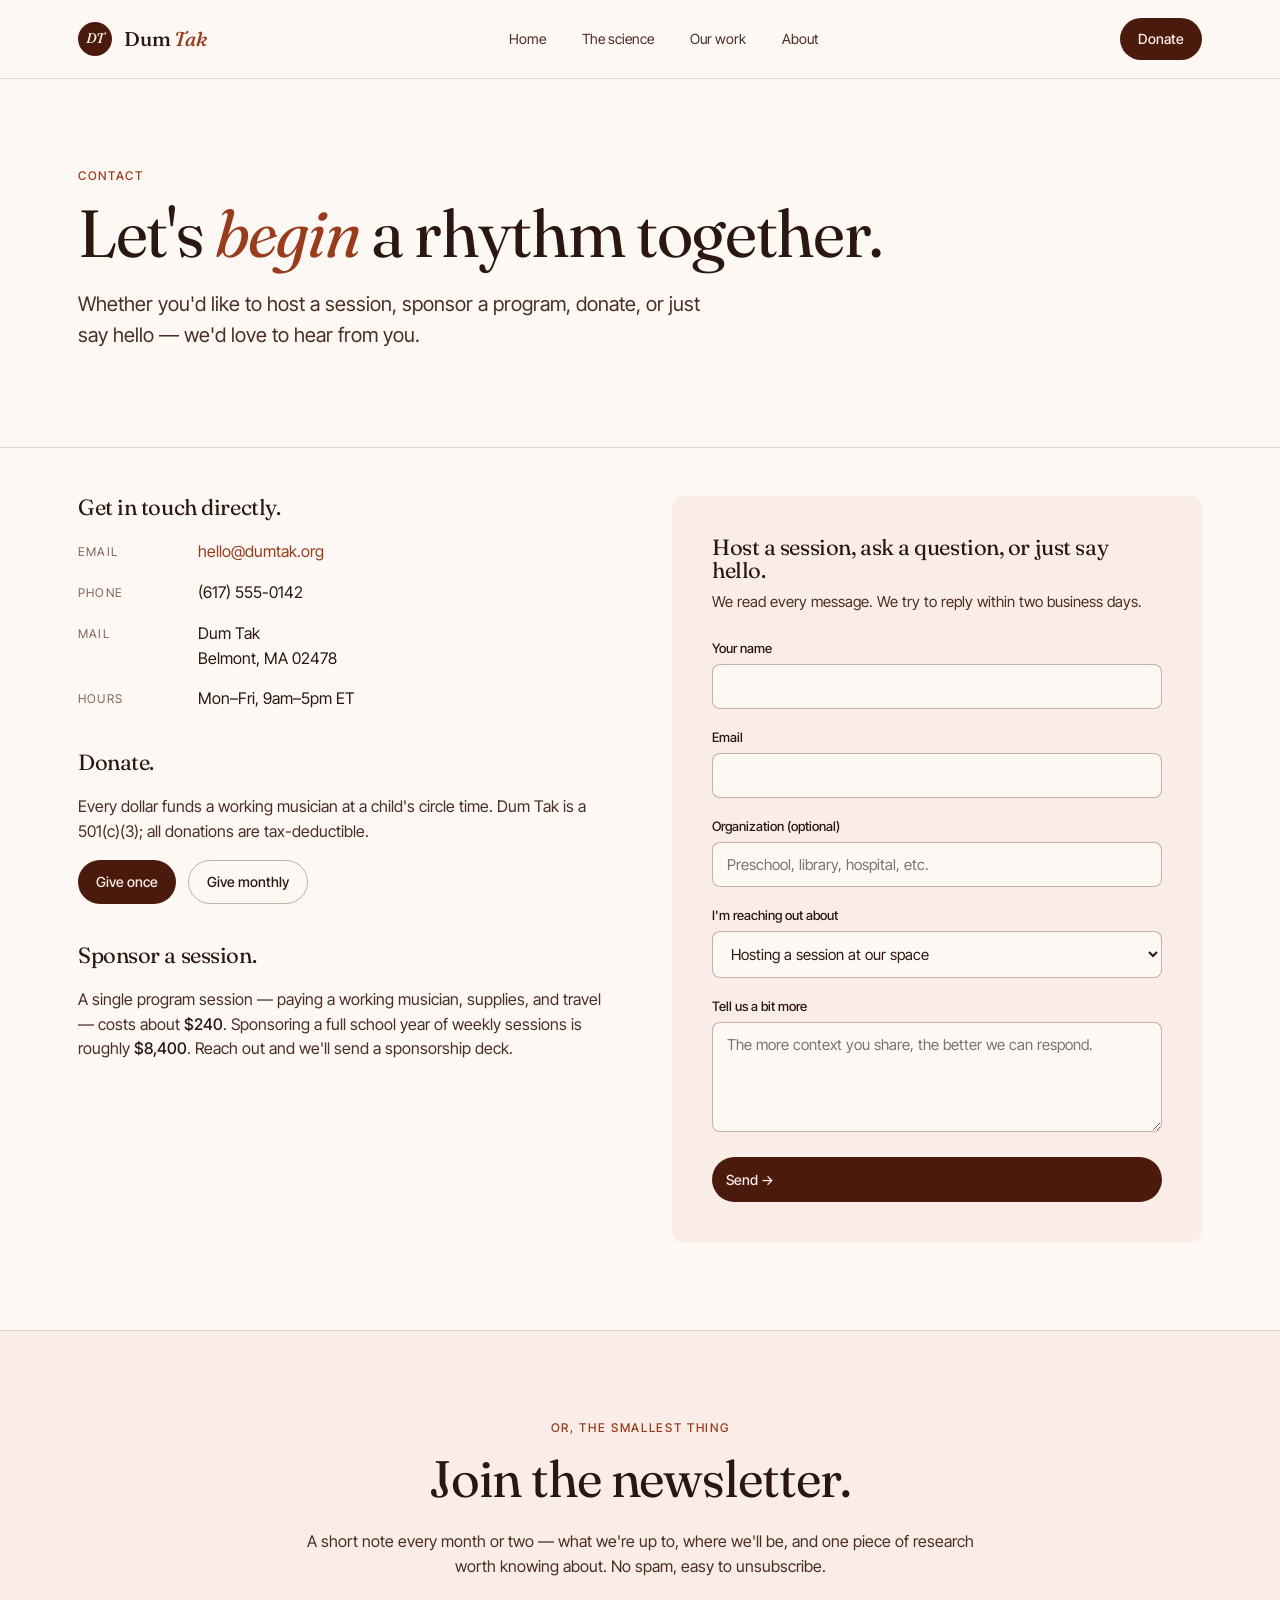
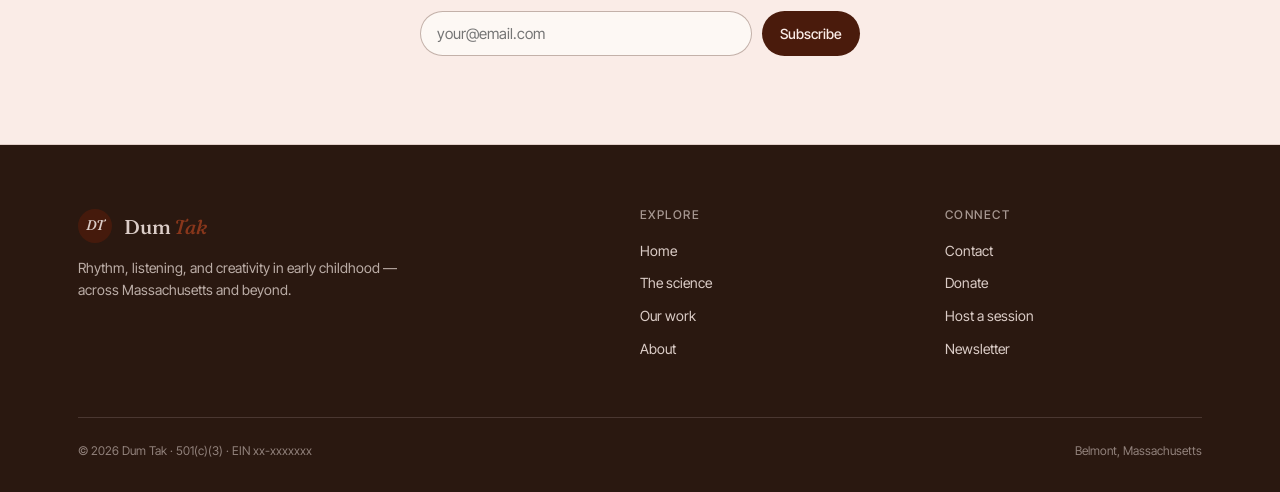
==== contact.html @ 3ae91a36 "Add files via upload" ====
<!DOCTYPE html>
<html lang="en">
<head>
  <meta charset="UTF-8" />
  <meta name="viewport" content="width=device-width, initial-scale=1.0" />
  <title>Contact &amp; donate — Dum Tak</title>
  <meta name="description" content="Reach out to Dum Tak — to host a session, donate, sponsor a program, or join our community newsletter." />
  <link rel="preconnect" href="https://fonts.googleapis.com" />
  <link rel="preconnect" href="https://fonts.gstatic.com" crossorigin />
  <link href="https://fonts.googleapis.com/css2?family=Fraunces:ital,opsz,wght@0,9..144,300..600;1,9..144,300..600&family=Inter+Tight:wght@400;500;600&display=swap" rel="stylesheet" />
  <link rel="stylesheet" href="styles.css" />
</head>
<body>

<nav class="nav">
  <div class="nav-inner">
    <a href="index.html" class="brand">
      <span class="brand-mark">DT</span>
      <span class="brand-name">Dum <em>Tak</em></span>
    </a>
    <ul class="nav-links">
      <li><a href="index.html">Home</a></li>
      <li><a href="science.html">The science</a></li>
      <li><a href="work.html">Our work</a></li>
      <li><a href="about.html">About</a></li>
    </ul>
    <a href="contact.html" class="btn btn-primary active">Donate</a>
    <button class="nav-toggle" aria-label="Toggle menu">☰</button>
  </div>
</nav>

<header class="page-hero">
  <div class="container">
    <div class="section-eyebrow">Contact</div>
    <h1>Let's <em>begin</em> a rhythm together.</h1>
    <p class="lede">Whether you'd like to host a session, sponsor a program, donate, or just say hello — we'd love to hear from you.</p>
  </div>
</header>

<section style="padding-top: 0;">
  <div class="container">
    <div class="contact-grid">

      <div class="contact-info reveal">
        <h3>Get in touch directly.</h3>
        <dl>
          <dt>Email</dt>
          <dd><a href="mailto:hello@dumtak.org">hello@dumtak.org</a></dd>
          <dt>Phone</dt>
          <dd>(617) 555-0142</dd>
          <dt>Mail</dt>
          <dd>Dum Tak<br />Belmont, MA 02478</dd>
          <dt>Hours</dt>
          <dd>Mon–Fri, 9am–5pm ET</dd>
        </dl>

        <h3 style="margin-top: 40px;">Donate.</h3>
        <p style="color: var(--ink-soft); margin-bottom: 16px;">Every dollar funds a working musician at a child's circle time. Dum Tak is a 501(c)(3); all donations are tax-deductible.</p>
        <div class="cta-row" style="justify-content: flex-start;">
          <a href="#" class="btn btn-primary">Give once</a>
          <a href="#" class="btn btn-ghost">Give monthly</a>
        </div>

        <h3 style="margin-top: 40px;">Sponsor a session.</h3>
        <p style="color: var(--ink-soft); margin-bottom: 0;">A single program session — paying a working musician, supplies, and travel — costs about <strong style="color: var(--ink); font-weight: 500;">$240</strong>. Sponsoring a full school year of weekly sessions is roughly <strong style="color: var(--ink); font-weight: 500;">$8,400</strong>. Reach out and we'll send a sponsorship deck.</p>
      </div>

      <div class="form-card reveal">
        <h3>Host a session, ask a question, or just say hello.</h3>
        <p class="form-lede">We read every message. We try to reply within two business days.</p>
        <form onsubmit="event.preventDefault(); alert('Thanks — we\'ll be in touch within two business days. (Demo form)');">
          <div class="field">
            <label for="name">Your name</label>
            <input type="text" id="name" required />
          </div>
          <div class="field">
            <label for="email">Email</label>
            <input type="email" id="email" required />
          </div>
          <div class="field">
            <label for="org">Organization (optional)</label>
            <input type="text" id="org" placeholder="Preschool, library, hospital, etc." />
          </div>
          <div class="field">
            <label for="reason">I'm reaching out about</label>
            <select id="reason">
              <option>Hosting a session at our space</option>
              <option>Sponsoring a program</option>
              <option>Donating</option>
              <option>Joining as a musician</option>
              <option>Press or media</option>
              <option>Just saying hello</option>
            </select>
          </div>
          <div class="field">
            <label for="message">Tell us a bit more</label>
            <textarea id="message" placeholder="The more context you share, the better we can respond."></textarea>
          </div>
          <button type="submit" class="btn btn-primary">Send →</button>
        </form>
      </div>

    </div>
  </div>
</section>

<section style="background: var(--cream); border-top: 0.5px solid var(--line); border-bottom: 0.5px solid var(--line);">
  <div class="container container-narrow reveal" style="text-align: center;">
    <div class="section-eyebrow">Or, the smallest thing</div>
    <h2 style="margin-bottom: 24px;">Join the newsletter.</h2>
    <p style="color: var(--ink-soft); margin-bottom: 32px;">A short note every month or two — what we're up to, where we'll be, and one piece of research worth knowing about. No spam, easy to unsubscribe.</p>
    <form onsubmit="event.preventDefault(); alert('Thanks for subscribing! (Demo)');" style="display: flex; gap: 10px; max-width: 440px; margin: 0 auto; flex-wrap: wrap;">
      <input type="email" placeholder="your@email.com" required style="flex: 1; min-width: 220px; padding: 12px 16px; border: 1px solid var(--line-strong); border-radius: 999px; background: var(--bone); font-family: inherit; font-size: 15px;" />
      <button type="submit" class="btn btn-primary">Subscribe</button>
    </form>
  </div>
</section>

<footer class="footer">
  <div class="container">
    <div class="footer-inner">
      <div class="footer-brand">
        <a href="index.html" class="brand">
          <span class="brand-mark">DT</span>
          <span class="brand-name">Dum <em>Tak</em></span>
        </a>
        <p>Rhythm, listening, and creativity in early childhood — across Massachusetts and beyond.</p>
      </div>
      <div>
        <h4>Explore</h4>
        <ul>
          <li><a href="index.html">Home</a></li>
          <li><a href="science.html">The science</a></li>
          <li><a href="work.html">Our work</a></li>
          <li><a href="about.html">About</a></li>
        </ul>
      </div>
      <div>
        <h4>Connect</h4>
        <ul>
          <li><a href="contact.html">Contact</a></li>
          <li><a href="contact.html">Donate</a></li>
          <li><a href="contact.html">Host a session</a></li>
          <li><a href="contact.html">Newsletter</a></li>
        </ul>
      </div>
    </div>
    <div class="footer-bottom">
      <span>© 2026 Dum Tak · 501(c)(3) · EIN xx-xxxxxxx</span>
      <span>Belmont, Massachusetts</span>
    </div>
  </div>
</footer>

<script src="script.js"></script>
</body>
</html>
---- styles.css ----
/* ===========================================================
   Dum Tak — Brand styles
   =========================================================== */

:root {
  /* Palette — warm earth, coral, cream */
  --ink: #2a1810;
  --ink-soft: #4a2e22;
  --ink-mute: #806555;
  --cream: #faece7;
  --cream-deep: #f3dcd0;
  --coral: #c8543a;
  --coral-deep: #993c1d;
  --coral-dark: #4a1b0c;
  --rust: #6b2814;
  --bone: #fdf8f4;
  --line: rgba(74, 27, 12, 0.14);
  --line-strong: rgba(74, 27, 12, 0.32);

  /* Type */
  --serif: "Fraunces", "Cormorant Garamond", Georgia, serif;
  --sans: "Inter Tight", "Inter", -apple-system, BlinkMacSystemFont, sans-serif;
  --mono: "JetBrains Mono", ui-monospace, monospace;
}

* { box-sizing: border-box; margin: 0; padding: 0; }

html { scroll-behavior: smooth; }

body {
  font-family: var(--sans);
  color: var(--ink);
  background: var(--bone);
  font-size: 16px;
  line-height: 1.55;
  -webkit-font-smoothing: antialiased;
  -moz-osx-font-smoothing: grayscale;
  overflow-x: hidden;
}

img { max-width: 100%; display: block; }
button { font-family: inherit; }
a { color: inherit; }

/* ============ Layout ============ */
.container { max-width: 1180px; margin: 0 auto; padding: 0 28px; }
.container-narrow { max-width: 760px; margin: 0 auto; padding: 0 28px; }

/* ============ Navigation ============ */
.nav {
  position: sticky;
  top: 0;
  z-index: 50;
  background: rgba(253, 248, 244, 0.92);
  backdrop-filter: saturate(140%) blur(10px);
  -webkit-backdrop-filter: saturate(140%) blur(10px);
  border-bottom: 0.5px solid var(--line);
}
.nav-inner {
  display: flex;
  align-items: center;
  justify-content: space-between;
  padding: 18px 28px;
  max-width: 1180px;
  margin: 0 auto;
}
.brand {
  display: flex;
  align-items: center;
  gap: 12px;
  text-decoration: none;
  color: var(--ink);
}
.brand-mark {
  width: 34px;
  height: 34px;
  border-radius: 50%;
  background: var(--coral-dark);
  color: var(--cream);
  display: grid;
  place-items: center;
  font-family: var(--serif);
  font-style: italic;
  font-weight: 500;
  font-size: 14px;
  letter-spacing: -0.02em;
}
.brand-name {
  font-family: var(--serif);
  font-size: 20px;
  font-weight: 500;
  letter-spacing: -0.01em;
}
.brand-name em { font-style: italic; color: var(--coral-deep); }

.nav-links {
  display: flex;
  gap: 36px;
  list-style: none;
}
.nav-links a {
  text-decoration: none;
  font-size: 14px;
  color: var(--ink-soft);
  transition: color 0.2s;
  position: relative;
  padding: 4px 0;
}
.nav-links a:hover, .nav-links a.active { color: var(--coral-deep); }
.nav-links a.active::after {
  content: "";
  position: absolute;
  left: 0;
  right: 0;
  bottom: -4px;
  height: 2px;
  background: var(--coral-deep);
  border-radius: 2px;
}

.btn {
  display: inline-flex;
  align-items: center;
  gap: 8px;
  padding: 10px 18px;
  border-radius: 999px;
  font-size: 14px;
  font-weight: 500;
  cursor: pointer;
  text-decoration: none;
  border: none;
  transition: transform 0.15s ease, background 0.2s;
}
.btn:active { transform: translateY(1px); }
.btn-primary {
  background: var(--coral-dark);
  color: var(--cream);
}
.btn-primary:hover { background: var(--rust); }
.btn-ghost {
  background: transparent;
  color: var(--ink);
  border: 1px solid var(--line-strong);
}
.btn-ghost:hover { background: var(--cream); }
.btn-light {
  background: var(--cream);
  color: var(--coral-dark);
}
.btn-light:hover { background: var(--cream-deep); }

.nav-toggle {
  display: none;
  background: none;
  border: 0;
  font-size: 24px;
  color: var(--ink);
  cursor: pointer;
}

/* ============ Hero ============ */
.hero {
  position: relative;
  padding: 96px 0 64px;
  overflow: hidden;
}
.hero::before {
  content: "";
  position: absolute;
  inset: 0;
  background:
    radial-gradient(ellipse 60% 40% at 80% 30%, rgba(200, 84, 58, 0.08), transparent 60%),
    radial-gradient(ellipse 70% 50% at 10% 80%, rgba(250, 236, 231, 0.6), transparent 60%);
  pointer-events: none;
}
.hero-inner {
  position: relative;
  display: grid;
  grid-template-columns: 1.4fr 1fr;
  gap: 72px;
  align-items: center;
}
.eyebrow {
  display: inline-flex;
  align-items: center;
  gap: 10px;
  padding: 6px 14px;
  background: var(--cream);
  color: var(--coral-dark);
  border-radius: 999px;
  font-size: 12px;
  letter-spacing: 0.08em;
  text-transform: uppercase;
  font-weight: 500;
  margin-bottom: 24px;
}
.heart-dot {
  width: 7px; height: 7px;
  border-radius: 50%;
  background: var(--coral);
  animation: heartbeat 1.4s ease-in-out infinite;
}
@keyframes heartbeat {
  0%, 60%, 100% { transform: scale(1); opacity: 1; }
  20% { transform: scale(1.7); opacity: 0.5; }
  30% { transform: scale(1.1); opacity: 0.9; }
  40% { transform: scale(1.5); opacity: 0.6; }
}

h1, h2, h3, h4 {
  font-family: var(--serif);
  font-weight: 400;
  letter-spacing: -0.02em;
  line-height: 1.05;
  color: var(--ink);
}
h1 {
  font-size: clamp(44px, 6vw, 84px);
  margin-bottom: 24px;
}
h1 em {
  font-style: italic;
  color: var(--coral-deep);
  font-feature-settings: "ss01";
}
.lede {
  font-size: 19px;
  line-height: 1.55;
  color: var(--ink-soft);
  max-width: 540px;
  margin-bottom: 32px;
}
.hero-actions {
  display: flex;
  gap: 12px;
  flex-wrap: wrap;
  align-items: center;
}

/* Hero side art — abstract sound visualization */
.hero-art {
  position: relative;
  aspect-ratio: 1 / 1;
  border-radius: 50%;
  background: var(--cream);
  display: grid;
  place-items: center;
  overflow: hidden;
}
.hero-art::before {
  content: "";
  position: absolute;
  inset: 0;
  background: radial-gradient(circle at center, transparent 30%, rgba(200, 84, 58, 0.08) 60%, transparent 80%);
}
.wave-rings { position: absolute; inset: 0; }
.wave-rings circle {
  fill: none;
  stroke: var(--coral-dark);
  stroke-width: 0.5;
  opacity: 0.18;
  transform-origin: center;
  animation: pulse-out 4s ease-out infinite;
}
.wave-rings circle:nth-child(2) { animation-delay: 1s; }
.wave-rings circle:nth-child(3) { animation-delay: 2s; }
.wave-rings circle:nth-child(4) { animation-delay: 3s; }
@keyframes pulse-out {
  0% { transform: scale(0.3); opacity: 0.5; }
  100% { transform: scale(1.4); opacity: 0; }
}
.hero-art-center {
  position: relative;
  width: 56%;
  aspect-ratio: 1;
  border-radius: 50%;
  background: var(--coral-dark);
  color: var(--cream);
  display: grid;
  place-items: center;
  font-family: var(--serif);
  font-style: italic;
  font-size: clamp(28px, 4vw, 44px);
}
.hero-art-center span:first-child {
  position: absolute;
  top: 28%;
  left: 24%;
}
.hero-art-center span:last-child {
  position: absolute;
  bottom: 24%;
  right: 22%;
  color: var(--cream-deep);
}
.hero-art-dot {
  width: 6px; height: 6px;
  border-radius: 50%;
  background: var(--cream);
}

/* ============ Stats ============ */
.stats {
  border-top: 0.5px solid var(--line);
  border-bottom: 0.5px solid var(--line);
  background: var(--bone);
}
.stats-grid {
  display: grid;
  grid-template-columns: repeat(3, 1fr);
}
.stat {
  padding: 40px 28px;
  border-right: 0.5px solid var(--line);
}
.stat:last-child { border-right: 0; }
.stat-num {
  font-family: var(--serif);
  font-size: 64px;
  font-weight: 400;
  color: var(--coral-dark);
  line-height: 1;
  margin-bottom: 12px;
  letter-spacing: -0.03em;
}
.stat-num em { font-style: italic; }
.stat-label {
  font-size: 15px;
  font-weight: 500;
  margin-bottom: 6px;
}
.stat-cite {
  font-size: 12px;
  color: var(--ink-mute);
  font-style: italic;
}

/* ============ Sections ============ */
section { padding: 88px 0; }
.section-eyebrow {
  font-size: 12px;
  letter-spacing: 0.14em;
  text-transform: uppercase;
  color: var(--coral-deep);
  margin-bottom: 14px;
  font-weight: 500;
}
h2 { font-size: clamp(32px, 4vw, 52px); margin-bottom: 16px; }
h3 { font-size: 22px; }
.section-lede {
  font-size: 17px;
  color: var(--ink-soft);
  max-width: 560px;
  margin-bottom: 48px;
}

/* Origin / pull quote */
.origin {
  background: var(--cream);
  position: relative;
  overflow: hidden;
}
.origin::before {
  content: "“";
  position: absolute;
  top: -60px;
  left: -20px;
  font-family: var(--serif);
  font-size: 400px;
  color: var(--cream-deep);
  line-height: 1;
  font-style: italic;
  pointer-events: none;
}
.origin-inner { position: relative; padding: 96px 0; }
.origin blockquote {
  font-family: var(--serif);
  font-size: clamp(26px, 3.4vw, 40px);
  line-height: 1.25;
  color: var(--ink);
  font-style: italic;
  max-width: 760px;
  margin-bottom: 24px;
  letter-spacing: -0.01em;
}
.origin blockquote strong {
  font-weight: 400;
  color: var(--coral-deep);
  font-style: normal;
}
.origin cite {
  font-size: 14px;
  color: var(--coral-dark);
  font-style: normal;
  letter-spacing: 0.04em;
}

/* Steps */
.steps {
  display: grid;
  grid-template-columns: repeat(3, 1fr);
  gap: 24px;
}
.step {
  padding: 32px 28px;
  background: var(--bone);
  border: 0.5px solid var(--line);
  border-radius: 8px;
  transition: transform 0.3s, border-color 0.3s;
}
.step:hover {
  transform: translateY(-4px);
  border-color: var(--coral);
}
.step-num {
  font-family: var(--serif);
  font-style: italic;
  font-size: 32px;
  color: var(--coral-deep);
  line-height: 1;
  margin-bottom: 20px;
}
.step h3 { font-size: 22px; margin-bottom: 8px; }
.step p { color: var(--ink-soft); font-size: 15px; line-height: 1.55; }

/* Services */
.services {
  display: grid;
  grid-template-columns: repeat(2, 1fr);
  gap: 1px;
  background: var(--line);
  border: 0.5px solid var(--line);
  border-radius: 8px;
  overflow: hidden;
}
.service {
  background: var(--bone);
  padding: 36px;
  transition: background 0.25s;
  cursor: pointer;
}
.service:hover { background: var(--cream); }
.service-icon {
  width: 44px; height: 44px;
  border-radius: 12px;
  background: var(--coral-dark);
  color: var(--cream);
  display: grid;
  place-items: center;
  margin-bottom: 20px;
  font-size: 22px;
}
.service h3 { margin-bottom: 8px; font-size: 22px; }
.service p { color: var(--ink-soft); margin-bottom: 16px; font-size: 15px; }
.service-meta {
  font-size: 12px;
  color: var(--ink-mute);
  letter-spacing: 0.06em;
  text-transform: uppercase;
}

/* Testimonial */
.testimonial {
  padding: 80px 0;
  background: var(--coral-dark);
  color: var(--cream);
  text-align: center;
}
.testimonial blockquote {
  font-family: var(--serif);
  font-size: clamp(22px, 2.8vw, 32px);
  line-height: 1.35;
  font-style: italic;
  max-width: 760px;
  margin: 0 auto 24px;
}
.testimonial cite {
  font-size: 13px;
  letter-spacing: 0.1em;
  text-transform: uppercase;
  color: var(--cream-deep);
  font-style: normal;
}

/* CTA band */
.cta-band {
  padding: 88px 0;
  text-align: center;
  background: var(--cream);
  border-top: 0.5px solid var(--line);
  border-bottom: 0.5px solid var(--line);
}
.cta-band h2 { margin-bottom: 16px; }
.cta-band p { color: var(--ink-soft); max-width: 520px; margin: 0 auto 32px; }
.cta-row { display: flex; gap: 12px; justify-content: center; flex-wrap: wrap; }

/* Footer */
.footer {
  background: var(--ink);
  color: var(--cream);
  padding: 64px 0 32px;
}
.footer-inner {
  display: grid;
  grid-template-columns: 2fr 1fr 1fr;
  gap: 48px;
  margin-bottom: 48px;
}
.footer-brand .brand-name { color: var(--cream); }
.footer-brand p { color: rgba(250, 236, 231, 0.7); font-size: 14px; max-width: 320px; margin-top: 14px; }
.footer h4 {
  font-family: var(--sans);
  font-size: 12px;
  letter-spacing: 0.12em;
  text-transform: uppercase;
  color: rgba(250, 236, 231, 0.6);
  margin-bottom: 16px;
  font-weight: 500;
}
.footer ul { list-style: none; }
.footer li { margin-bottom: 8px; }
.footer a {
  color: var(--cream);
  text-decoration: none;
  font-size: 14px;
  opacity: 0.85;
}
.footer a:hover { opacity: 1; color: var(--coral); }
.footer-bottom {
  border-top: 0.5px solid rgba(250, 236, 231, 0.15);
  padding-top: 24px;
  display: flex;
  justify-content: space-between;
  font-size: 12px;
  color: rgba(250, 236, 231, 0.5);
}

/* ============ Page hero (inner pages) ============ */
.page-hero {
  padding: 88px 0 64px;
  border-bottom: 0.5px solid var(--line);
  position: relative;
}
.page-hero h1 {
  font-size: clamp(40px, 5.2vw, 72px);
  margin-bottom: 20px;
  max-width: 880px;
}
.page-hero .lede { font-size: 20px; max-width: 640px; }

/* ============ Science page ============ */
.science-grid {
  display: grid;
  grid-template-columns: 220px 1fr;
  gap: 64px;
  margin-top: 48px;
}
.science-toc {
  position: sticky;
  top: 100px;
  align-self: start;
}
.science-toc h4 {
  font-family: var(--sans);
  font-size: 11px;
  text-transform: uppercase;
  letter-spacing: 0.12em;
  color: var(--ink-mute);
  margin-bottom: 14px;
}
.science-toc ol {
  list-style: none;
  counter-reset: item;
}
.science-toc li {
  counter-increment: item;
  margin-bottom: 12px;
  font-size: 14px;
}
.science-toc li::before {
  content: counter(item, decimal-leading-zero);
  font-family: var(--serif);
  font-style: italic;
  color: var(--coral-deep);
  margin-right: 10px;
}
.science-toc a { text-decoration: none; color: var(--ink-soft); }
.science-toc a:hover { color: var(--coral-deep); }

.science-article > section {
  padding: 0 0 56px;
  border-bottom: 0.5px solid var(--line);
  margin-bottom: 56px;
}
.science-article > section:last-child { border-bottom: 0; }
.science-article h2 {
  font-size: 36px;
  margin-bottom: 20px;
}
.science-article p {
  font-size: 17px;
  line-height: 1.7;
  color: var(--ink-soft);
  margin-bottom: 18px;
  max-width: 640px;
}
.science-article p strong { color: var(--ink); font-weight: 500; }
.pull-stat {
  background: var(--cream);
  padding: 32px;
  border-left: 3px solid var(--coral-deep);
  margin: 28px 0;
  border-radius: 0 8px 8px 0;
}
.pull-stat-num {
  font-family: var(--serif);
  font-size: 56px;
  color: var(--coral-dark);
  line-height: 1;
  margin-bottom: 8px;
  letter-spacing: -0.02em;
}
.pull-stat-label {
  font-size: 16px;
  color: var(--ink);
  margin-bottom: 6px;
}
.pull-stat-cite {
  font-size: 12px;
  color: var(--ink-mute);
  font-style: italic;
}

/* ============ Work page ============ */
.work-grid {
  display: grid;
  grid-template-columns: 1fr 1fr;
  gap: 48px;
}
.work-card {
  background: var(--bone);
  border: 0.5px solid var(--line);
  border-radius: 12px;
  padding: 40px;
  transition: transform 0.3s, border-color 0.3s;
}
.work-card:hover {
  transform: translateY(-4px);
  border-color: var(--coral);
}
.work-card .service-icon { width: 52px; height: 52px; font-size: 26px; }
.work-card h3 { font-size: 28px; margin-bottom: 12px; }
.work-card p { font-size: 16px; color: var(--ink-soft); margin-bottom: 24px; }
.work-meta {
  display: flex;
  gap: 24px;
  padding-top: 20px;
  border-top: 0.5px solid var(--line);
  font-size: 13px;
}
.work-meta div span:first-child {
  display: block;
  color: var(--ink-mute);
  text-transform: uppercase;
  letter-spacing: 0.08em;
  font-size: 11px;
  margin-bottom: 4px;
}

/* ============ About page ============ */
.about-prose {
  max-width: 680px;
}
.about-prose p {
  font-size: 18px;
  line-height: 1.7;
  color: var(--ink-soft);
  margin-bottom: 22px;
}
.about-prose p:first-of-type::first-letter {
  font-family: var(--serif);
  font-style: italic;
  font-size: 84px;
  float: left;
  line-height: 0.85;
  margin: 8px 14px -4px 0;
  color: var(--coral-deep);
}
.values {
  display: grid;
  grid-template-columns: repeat(3, 1fr);
  gap: 32px;
  margin-top: 64px;
  padding-top: 64px;
  border-top: 0.5px solid var(--line);
}
.value h3 {
  font-size: 22px;
  margin-bottom: 10px;
  color: var(--coral-deep);
}
.value p { color: var(--ink-soft); font-size: 15px; line-height: 1.6; }

/* ============ Contact page ============ */
.contact-grid {
  display: grid;
  grid-template-columns: 1fr 1fr;
  gap: 64px;
  margin-top: 48px;
}
.contact-info h3 { font-size: 22px; margin-bottom: 20px; }
.contact-info dl {
  display: grid;
  grid-template-columns: 100px 1fr;
  gap: 16px 20px;
  margin-bottom: 32px;
}
.contact-info dt {
  font-size: 12px;
  text-transform: uppercase;
  letter-spacing: 0.1em;
  color: var(--ink-mute);
  padding-top: 4px;
}
.contact-info dd { font-size: 16px; color: var(--ink); }
.contact-info dd a { color: var(--coral-deep); text-decoration: none; }
.contact-info dd a:hover { text-decoration: underline; }

.form-card {
  background: var(--cream);
  padding: 40px;
  border-radius: 12px;
}
.form-card h3 { font-size: 22px; margin-bottom: 8px; }
.form-card p.form-lede { color: var(--ink-soft); font-size: 15px; margin-bottom: 24px; }
.field { margin-bottom: 18px; }
.field label {
  display: block;
  font-size: 13px;
  font-weight: 500;
  margin-bottom: 6px;
  color: var(--ink);
}
.field input, .field select, .field textarea {
  width: 100%;
  padding: 12px 14px;
  border: 1px solid var(--line-strong);
  border-radius: 8px;
  background: var(--bone);
  font-family: inherit;
  font-size: 15px;
  color: var(--ink);
  transition: border-color 0.2s;
}
.field input:focus, .field select:focus, .field textarea:focus {
  outline: none;
  border-color: var(--coral-deep);
}
.field textarea { min-height: 110px; resize: vertical; }
.form-card button[type="submit"] { width: 100%; padding: 14px; }

/* Audio button */
.audio-btn {
  display: inline-flex;
  align-items: center;
  gap: 10px;
  padding: 10px 18px;
  border-radius: 999px;
  background: transparent;
  border: 1px solid var(--line-strong);
  color: var(--ink);
  cursor: pointer;
  font-size: 14px;
  transition: background 0.2s, border-color 0.2s;
}
.audio-btn:hover { background: var(--cream); border-color: var(--coral); }
.audio-btn .audio-icon {
  width: 22px; height: 22px;
  border-radius: 50%;
  background: var(--coral-deep);
  color: var(--cream);
  display: grid;
  place-items: center;
  font-size: 11px;
}

/* Reveal on scroll */
.reveal {
  opacity: 0;
  transform: translateY(20px);
  transition: opacity 0.8s ease, transform 0.8s ease;
}
.reveal.visible {
  opacity: 1;
  transform: translateY(0);
}

/* ============ Responsive ============ */
@media (max-width: 900px) {
  .hero-inner { grid-template-columns: 1fr; gap: 40px; }
  .hero-art { max-width: 360px; margin: 0 auto; }
  .stats-grid { grid-template-columns: 1fr; }
  .stat { border-right: 0; border-bottom: 0.5px solid var(--line); }
  .stat:last-child { border-bottom: 0; }
  .steps, .services, .work-grid, .values, .contact-grid { grid-template-columns: 1fr; }
  .science-grid { grid-template-columns: 1fr; gap: 32px; }
  .science-toc { position: static; }
  .footer-inner { grid-template-columns: 1fr; gap: 32px; }
}

@media (max-width: 640px) {
  .nav-links { display: none; }
  .nav-toggle { display: block; }
  .nav-links.open {
    display: flex;
    position: absolute;
    top: 100%;
    left: 0;
    right: 0;
    flex-direction: column;
    background: var(--bone);
    padding: 20px 28px;
    border-bottom: 0.5px solid var(--line);
    gap: 16px;
  }
  section, .hero { padding: 64px 0; }
  .hero { padding-top: 56px; }
  h1 { font-size: 44px; }
  .stat { padding: 28px 24px; }
  .stat-num { font-size: 48px; }
  .work-card, .form-card, .service { padding: 28px; }
  .about-prose p:first-of-type::first-letter { font-size: 64px; }
}
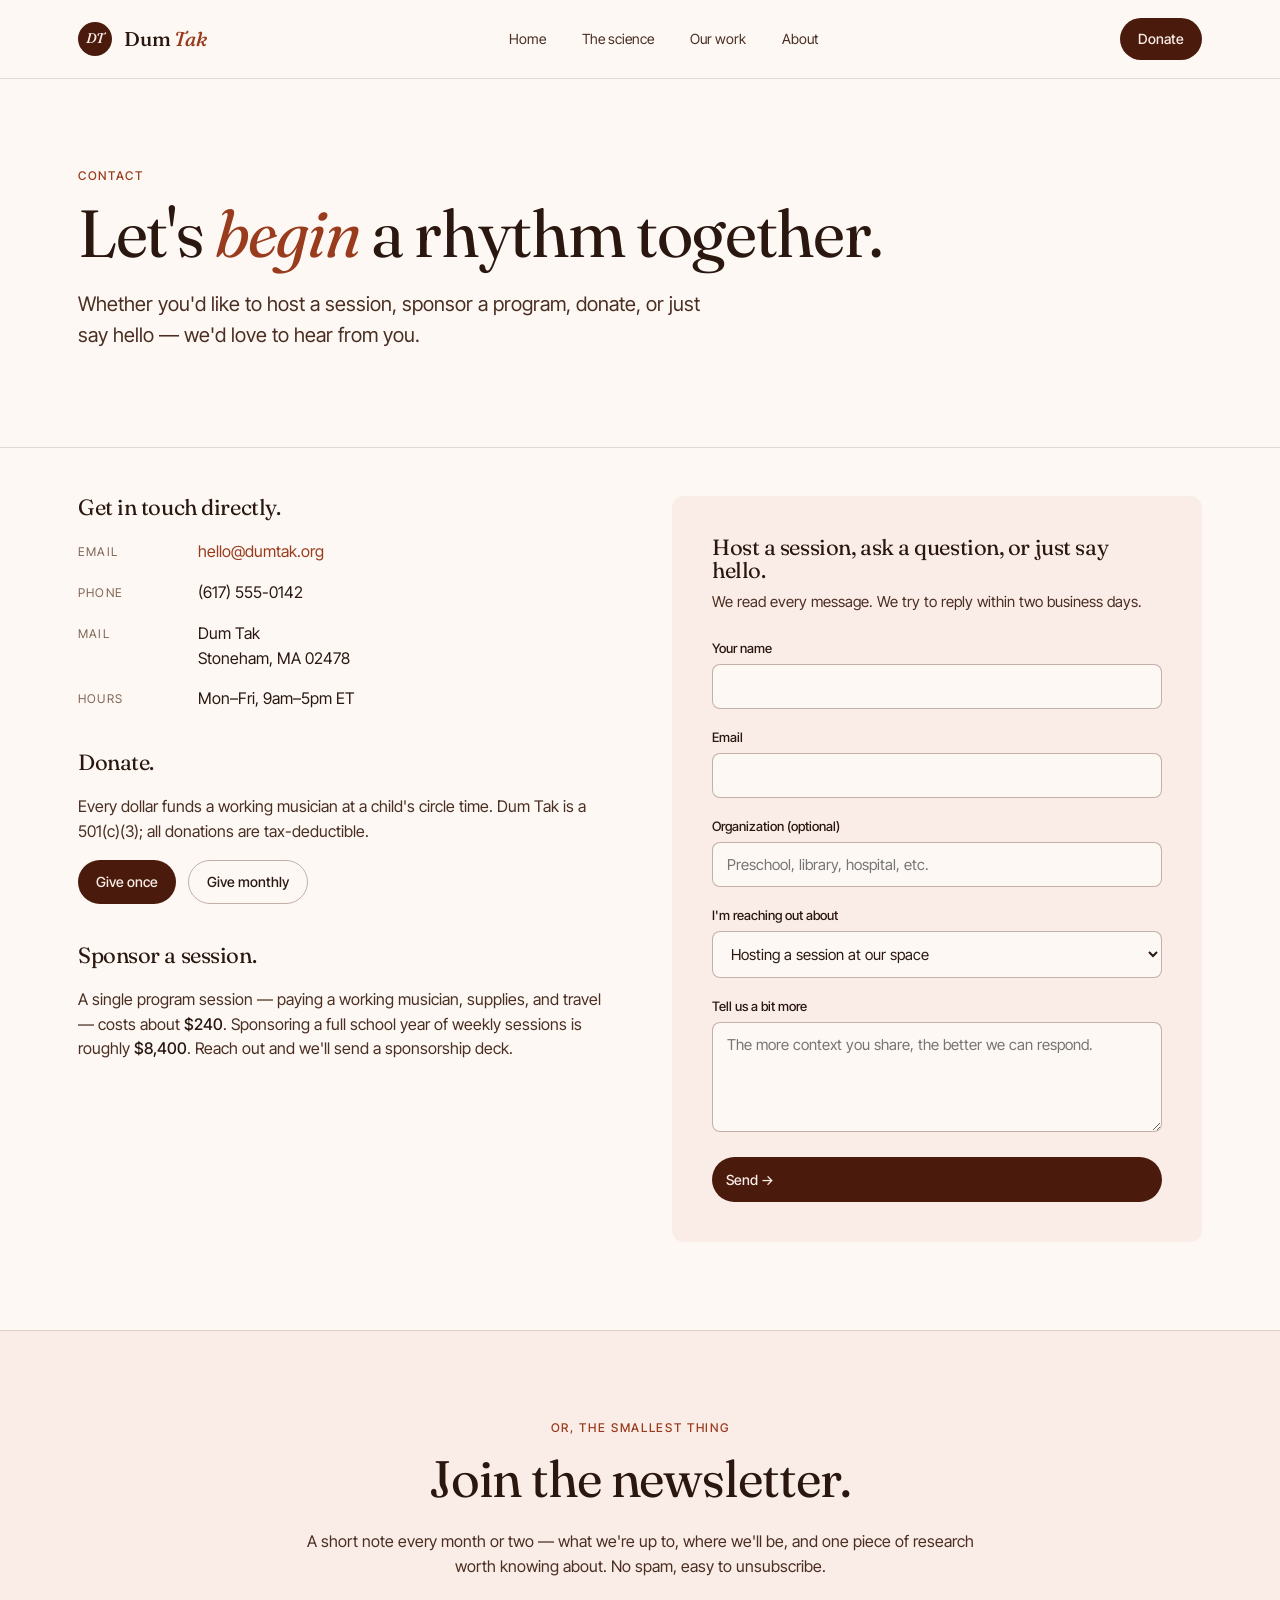
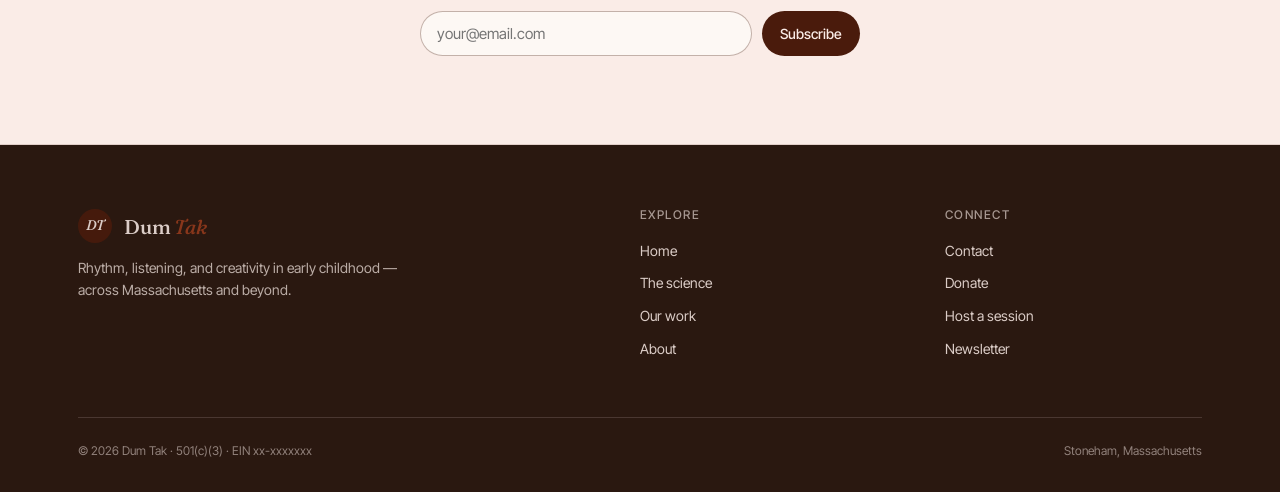
==== commit c7987e9d: "Update address from Belmont to Stoneham, MA" ====
--- a/contact.html
+++ b/contact.html
@@ -49,7 +49,7 @@
           <dt>Phone</dt>
           <dd>(617) 555-0142</dd>
           <dt>Mail</dt>
-          <dd>Dum Tak<br />Belmont, MA 02478</dd>
+          <dd>Dum Tak<br />Stoneham, MA 02478</dd>
           <dt>Hours</dt>
           <dd>Mon–Fri, 9am–5pm ET</dd>
         </dl>
@@ -147,7 +147,7 @@
     </div>
     <div class="footer-bottom">
       <span>© 2026 Dum Tak · 501(c)(3) · EIN xx-xxxxxxx</span>
-      <span>Belmont, Massachusetts</span>
+      <span>Stoneham, Massachusetts</span>
     </div>
   </div>
 </footer>
